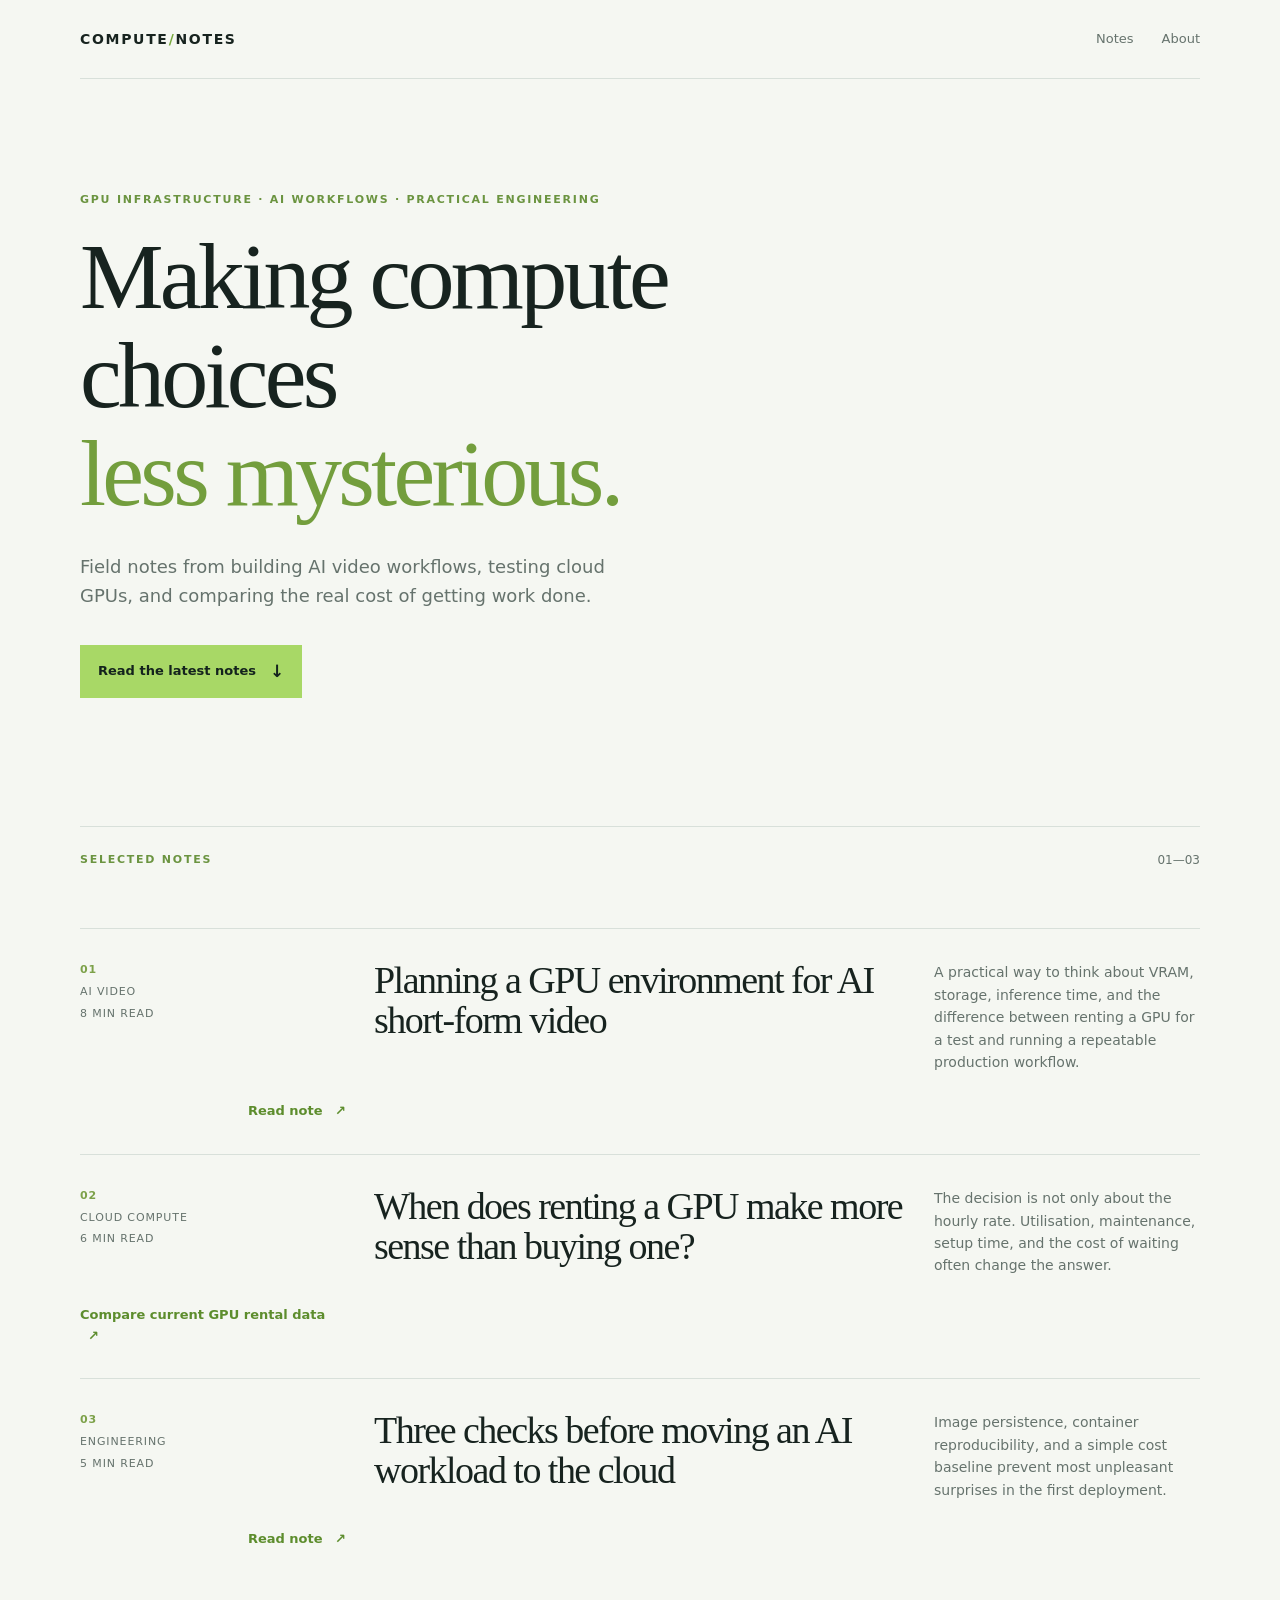
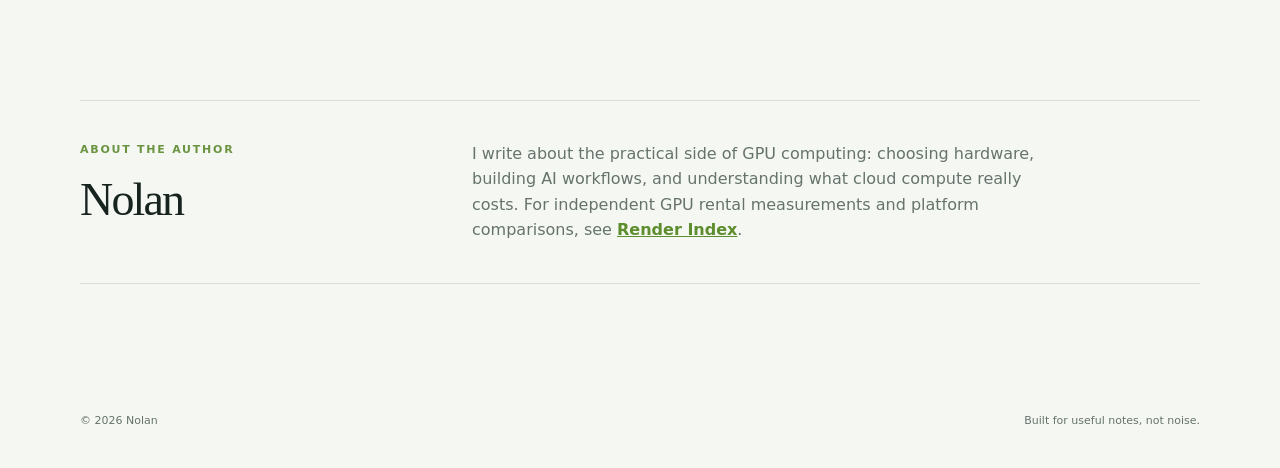
==== index.html @ 42711231 "Create GPU compute notes blog" ====
<!doctype html>
<html lang="en">
  <head>
    <meta charset="utf-8" />
    <meta name="viewport" content="width=device-width, initial-scale=1" />
    <meta name="description" content="Practical notes on GPU infrastructure, AI video workflows, and cloud compute economics." />
    <title>Compute Notes · Nolan</title>
    <link rel="stylesheet" href="styles.css" />
  </head>
  <body>
    <header class="site-header">
      <a class="brand" href="./">COMPUTE<span>/</span>NOTES</a>
      <nav aria-label="Primary navigation">
        <a href="#notes">Notes</a>
        <a href="#about">About</a>
      </nav>
    </header>

    <main>
      <section class="hero">
        <p class="eyebrow">GPU infrastructure · AI workflows · practical engineering</p>
        <h1>Making compute choices<br /><em>less mysterious.</em></h1>
        <p class="intro">Field notes from building AI video workflows, testing cloud GPUs, and comparing the real cost of getting work done.</p>
        <a class="button" href="#notes">Read the latest notes <span>↓</span></a>
      </section>

      <section id="notes" class="notes-section">
        <div class="section-heading">
          <p class="eyebrow">Selected notes</p>
          <p class="muted">01—03</p>
        </div>

        <article class="note featured">
          <div class="note-meta"><span>01</span><span>AI video</span><span>8 min read</span></div>
          <h2>Planning a GPU environment for AI short-form video</h2>
          <p>A practical way to think about VRAM, storage, inference time, and the difference between renting a GPU for a test and running a repeatable production workflow.</p>
          <a href="vast-ai-review.html">Read note <span>↗</span></a>
        </article>

        <article class="note">
          <div class="note-meta"><span>02</span><span>Cloud compute</span><span>6 min read</span></div>
          <h2>When does renting a GPU make more sense than buying one?</h2>
          <p>The decision is not only about the hourly rate. Utilisation, maintenance, setup time, and the cost of waiting often change the answer.</p>
          <a href="https://renderindex.biz/en/" rel="noopener">Compare current GPU rental data <span>↗</span></a>
        </article>

        <article class="note">
          <div class="note-meta"><span>03</span><span>Engineering</span><span>5 min read</span></div>
          <h2>Three checks before moving an AI workload to the cloud</h2>
          <p>Image persistence, container reproducibility, and a simple cost baseline prevent most unpleasant surprises in the first deployment.</p>
          <a href="vast-ai-review.html#deployment-checklist">Read note <span>↗</span></a>
        </article>
      </section>

      <section id="about" class="about">
        <div>
          <p class="eyebrow">About the author</p>
          <h2>Nolan</h2>
        </div>
        <p>I write about the practical side of GPU computing: choosing hardware, building AI workflows, and understanding what cloud compute really costs. For independent GPU rental measurements and platform comparisons, see <a href="https://renderindex.biz/en/" rel="noopener">Render Index</a>.</p>
      </section>
    </main>

    <footer class="site-footer">
      <span>© 2026 Nolan</span>
      <span>Built for useful notes, not noise.</span>
    </footer>
  </body>
</html>
---- styles.css ----
:root {
  --ink: #17231f;
  --muted: #66736d;
  --line: #d8e0da;
  --paper: #f5f7f2;
  --accent: #a8d866;
  --dark: #14231d;
}

* { box-sizing: border-box; }
html { scroll-behavior: smooth; }
body { margin: 0; color: var(--ink); background: var(--paper); font-family: Inter, ui-sans-serif, system-ui, -apple-system, BlinkMacSystemFont, "Segoe UI", sans-serif; line-height: 1.6; }
a { color: inherit; }
.site-header, main, .site-footer { width: min(1120px, calc(100% - 48px)); margin: auto; }
.site-header { display: flex; align-items: center; justify-content: space-between; padding: 28px 0; border-bottom: 1px solid var(--line); }
.brand { font-size: 14px; font-weight: 800; letter-spacing: .12em; text-decoration: none; }
.brand span { color: #78a93d; }
nav { display: flex; gap: 28px; font-size: 13px; color: var(--muted); }
nav a { text-decoration: none; }
nav a:hover, .note a:hover { color: #5d8d2d; }
.hero { padding: 112px 0 128px; max-width: 790px; }
.eyebrow { margin: 0 0 18px; color: #6b9440; font-size: 11px; font-weight: 800; letter-spacing: .16em; text-transform: uppercase; }
h1, h2 { margin: 0; font-family: Georgia, "Times New Roman", serif; font-weight: 500; letter-spacing: -.04em; line-height: 1.05; }
h1 { font-size: clamp(52px, 8vw, 94px); }
h1 em { color: #739e3d; font-style: normal; }
.intro { max-width: 560px; margin: 30px 0 34px; color: var(--muted); font-size: 18px; }
.button { display: inline-flex; align-items: center; gap: 14px; padding: 13px 18px; color: var(--dark); background: var(--accent); font-size: 13px; font-weight: 800; text-decoration: none; }
.button span { font-size: 17px; }
.notes-section { border-top: 1px solid var(--line); }
.section-heading { display: flex; justify-content: space-between; padding: 24px 0 42px; }
.muted { margin: 0; color: var(--muted); font-size: 12px; }
.note { display: grid; grid-template-columns: 1fr 2fr 1fr; gap: 28px; align-items: start; padding: 32px 0; border-top: 1px solid var(--line); }
.note-meta { display: flex; flex-direction: column; gap: 4px; color: var(--muted); font-size: 11px; letter-spacing: .08em; text-transform: uppercase; }
.note-meta span:first-child { color: #7ca149; font-weight: 800; }
.note h2 { font-size: clamp(25px, 3vw, 38px); }
.note p { margin: 0; color: var(--muted); font-size: 14px; }
.note a { justify-self: end; color: #5d8d2d; font-size: 13px; font-weight: 800; text-decoration: none; }
.note a span { margin-left: 8px; }
.about { display: grid; grid-template-columns: 1fr 2fr; gap: 28px; margin: 118px 0 100px; padding: 40px 0; border-top: 1px solid var(--line); border-bottom: 1px solid var(--line); }
.about h2 { font-size: 46px; }
.about > p { max-width: 600px; margin: 0; color: var(--muted); font-size: 16px; }
.about a { color: #5d8d2d; font-weight: 700; }
.site-footer { display: flex; justify-content: space-between; padding: 28px 0 38px; color: var(--muted); font-size: 11px; }
@media (max-width: 720px) {
  .site-header, main, .site-footer { width: min(100% - 32px, 1120px); }
  .hero { padding: 78px 0 90px; }
  .note, .about { grid-template-columns: 1fr; gap: 16px; }
  .note a { justify-self: start; }
  .site-footer { display: block; }
  .site-footer span { display: block; margin-top: 8px; }
}
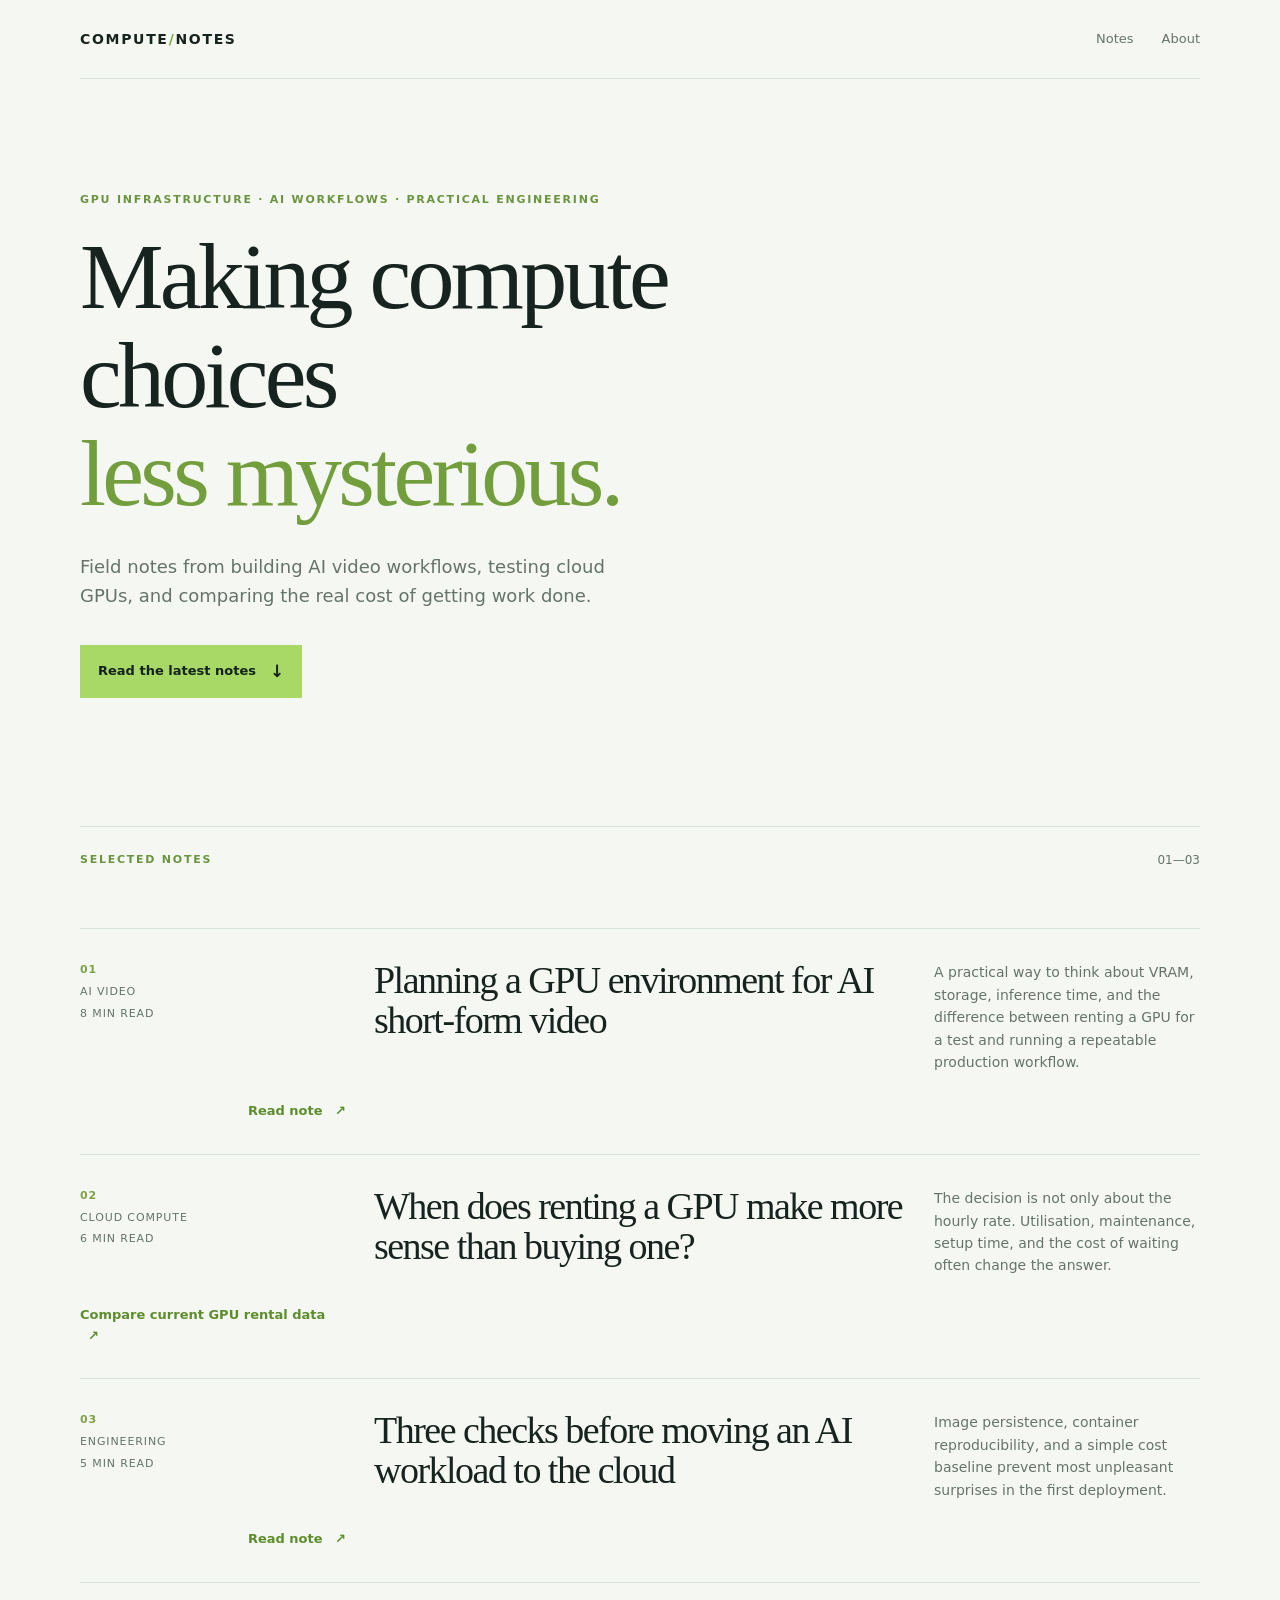
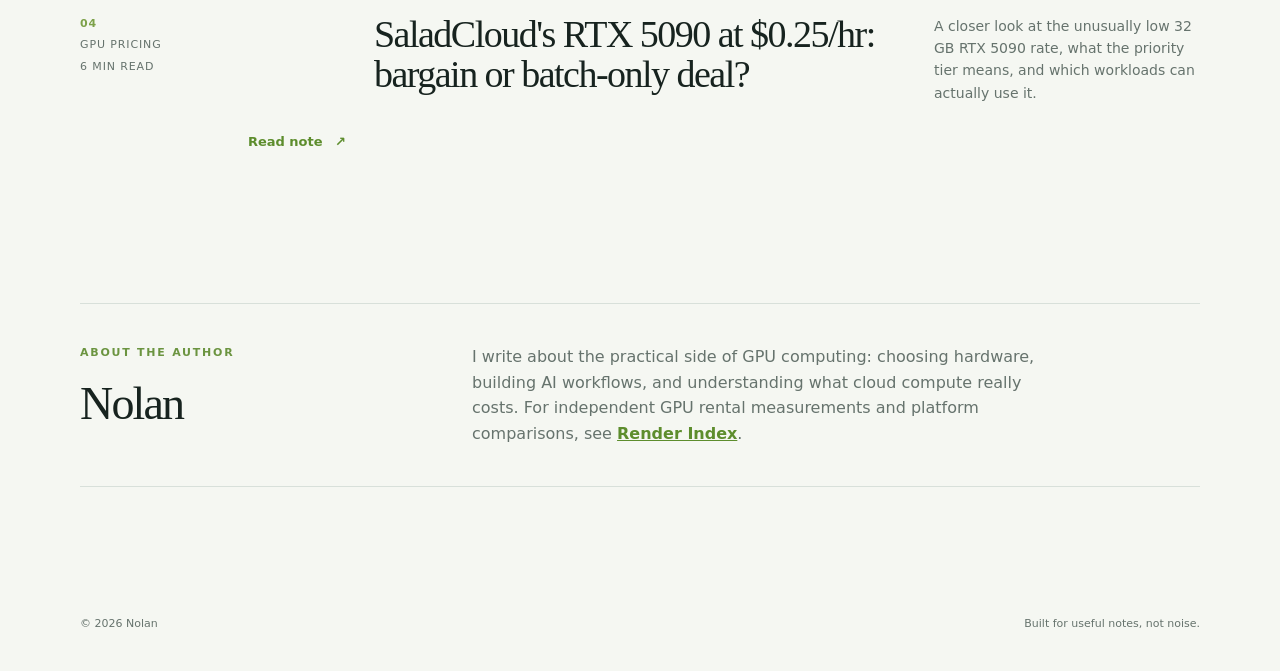
==== commit 05dbc78c: "Add SaladCloud RTX 5090 price review" ====
--- a/index.html
+++ b/index.html
@@ -50,6 +50,13 @@
           <p>Image persistence, container reproducibility, and a simple cost baseline prevent most unpleasant surprises in the first deployment.</p>
           <a href="vast-ai-review.html#deployment-checklist">Read note <span>↗</span></a>
         </article>
+
+        <article class="note">
+          <div class="note-meta"><span>04</span><span>GPU pricing</span><span>6 min read</span></div>
+          <h2>SaladCloud's RTX 5090 at $0.25/hr: bargain or batch-only deal?</h2>
+          <p>A closer look at the unusually low 32 GB RTX 5090 rate, what the priority tier means, and which workloads can actually use it.</p>
+          <a href="saladcloud-rtx-5090-review.html">Read note <span>↗</span></a>
+        </article>
       </section>
 
       <section id="about" class="about">
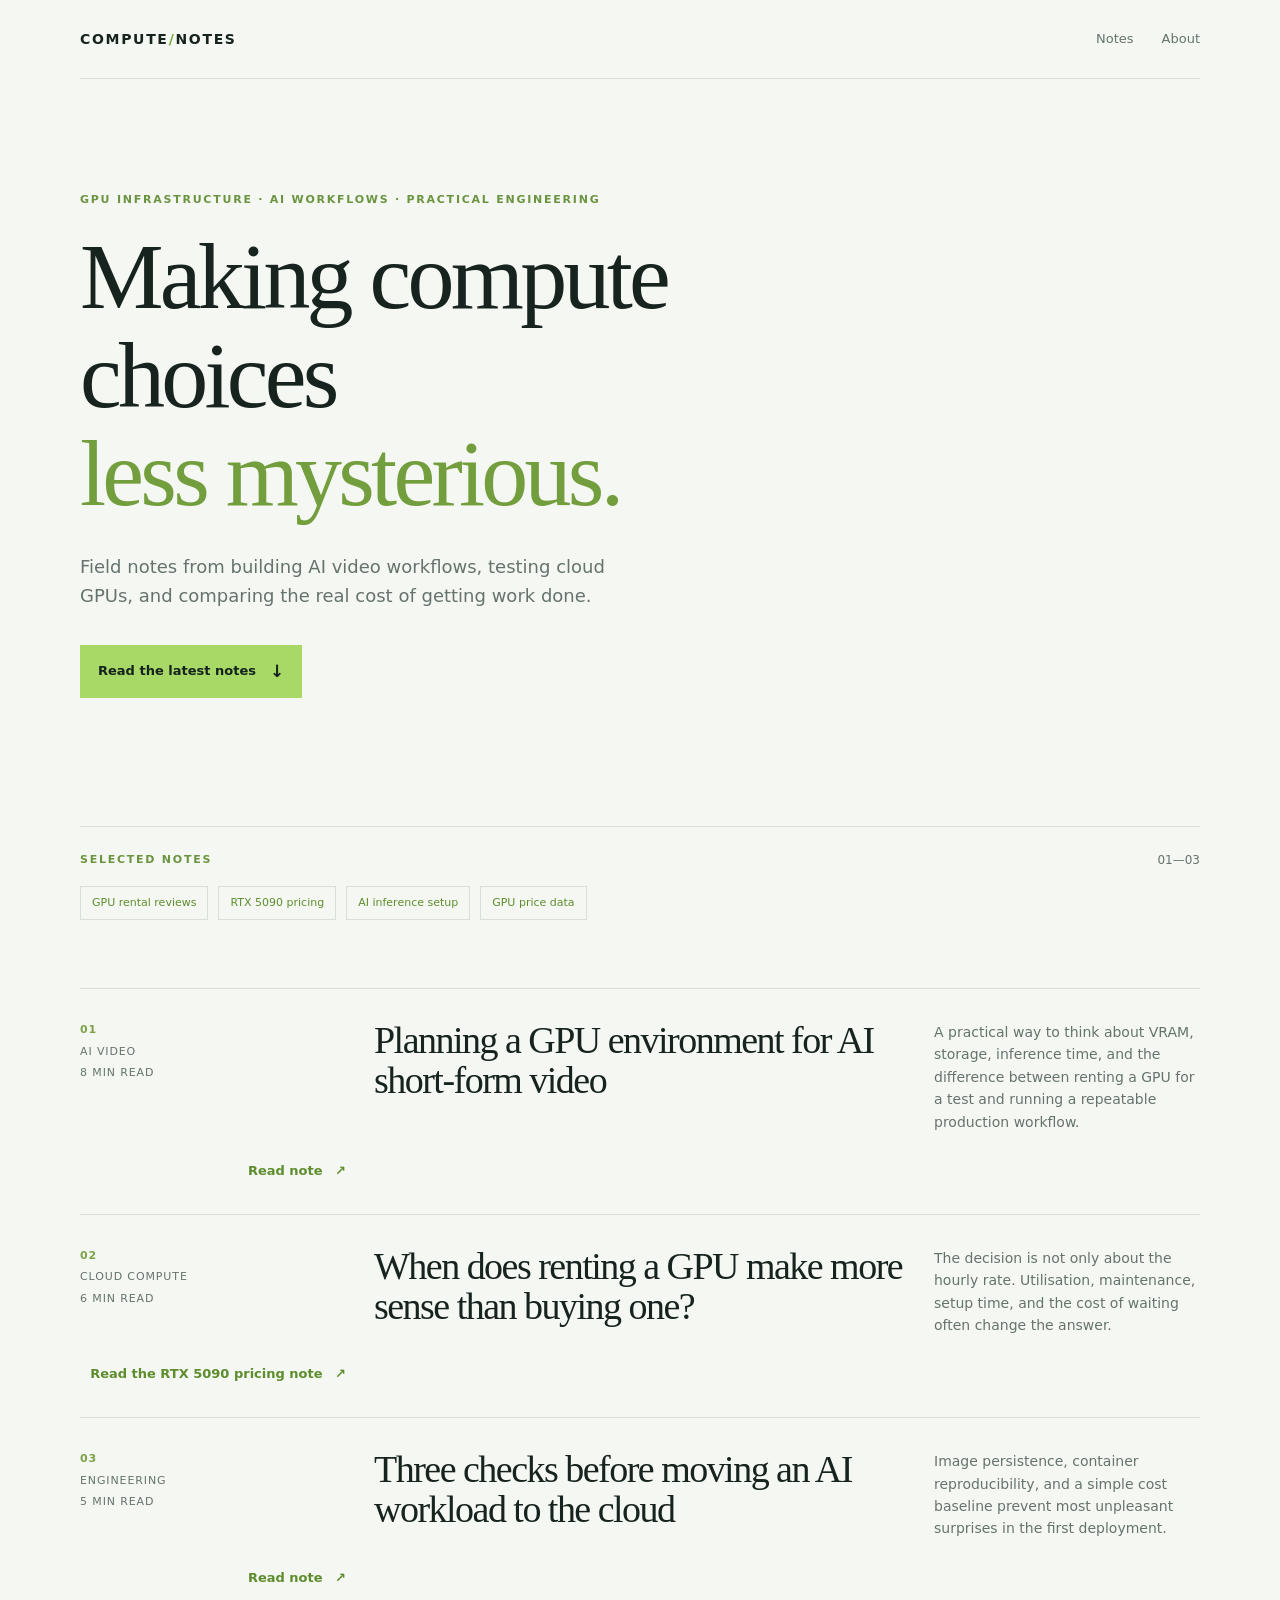
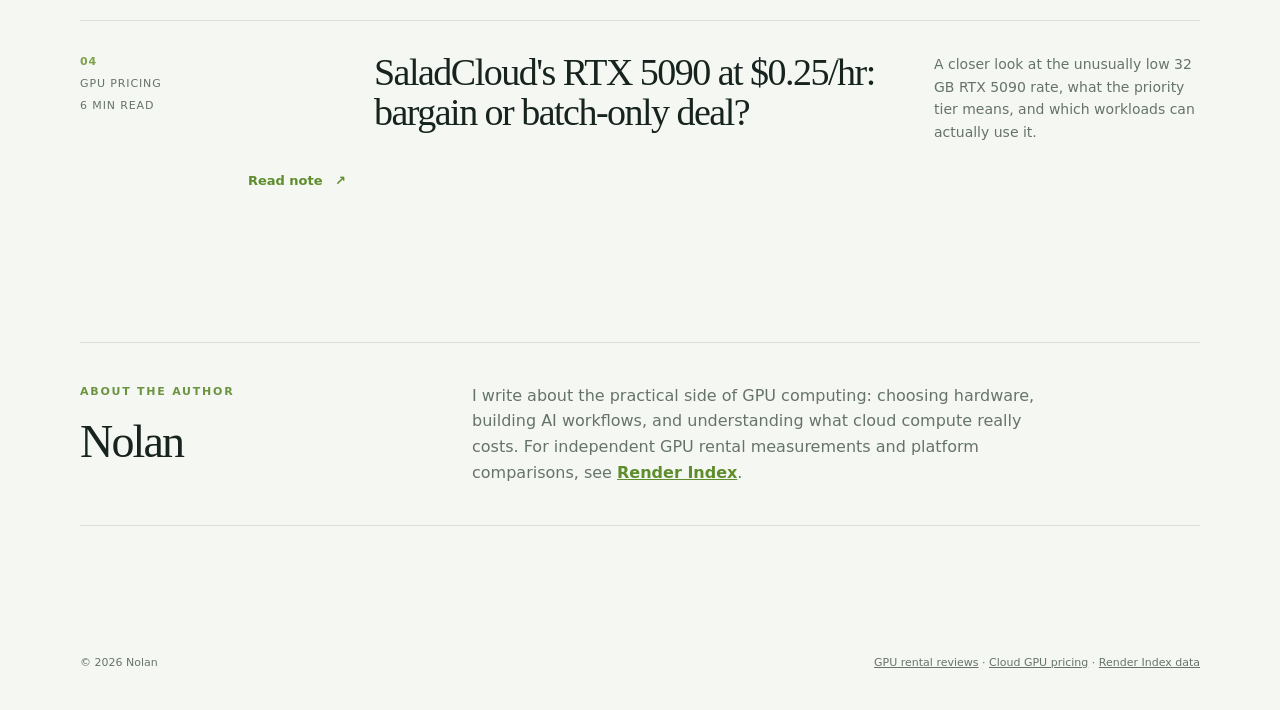
==== commit fdc1f20a: "Improve internal SEO links and topic navigation" ====
--- a/index.html
+++ b/index.html
@@ -3,7 +3,7 @@
   <head>
     <meta charset="utf-8" />
     <meta name="viewport" content="width=device-width, initial-scale=1" />
-    <meta name="description" content="Practical notes on GPU infrastructure, AI video workflows, and cloud compute economics." />
+    <meta name="description" content="Independent GPU rental reviews, cloud GPU pricing notes, RTX 5090 analysis, and practical AI infrastructure workflows." />
     <title>Compute Notes · Nolan</title>
     <link rel="stylesheet" href="styles.css" />
   </head>
@@ -26,7 +26,15 @@
 
       <section id="notes" class="notes-section">
         <div class="section-heading">
-          <p class="eyebrow">Selected notes</p>
+          <div>
+            <p class="eyebrow">Selected notes</p>
+            <div class="topic-nav" aria-label="Topics">
+              <a href="vast-ai-review.html">GPU rental reviews</a>
+              <a href="saladcloud-rtx-5090-review.html">RTX 5090 pricing</a>
+              <a href="vast-ai-review.html#deployment-checklist">AI inference setup</a>
+              <a href="https://renderindex.biz/en/" rel="noopener">GPU price data</a>
+            </div>
+          </div>
           <p class="muted">01—03</p>
         </div>
 
@@ -41,7 +49,7 @@
           <div class="note-meta"><span>02</span><span>Cloud compute</span><span>6 min read</span></div>
           <h2>When does renting a GPU make more sense than buying one?</h2>
           <p>The decision is not only about the hourly rate. Utilisation, maintenance, setup time, and the cost of waiting often change the answer.</p>
-          <a href="https://renderindex.biz/en/" rel="noopener">Compare current GPU rental data <span>↗</span></a>
+          <a href="saladcloud-rtx-5090-review.html">Read the RTX 5090 pricing note <span>↗</span></a>
         </article>
 
         <article class="note">
@@ -70,7 +78,7 @@
 
     <footer class="site-footer">
       <span>© 2026 Nolan</span>
-      <span>Built for useful notes, not noise.</span>
+      <span><a href="vast-ai-review.html">GPU rental reviews</a> · <a href="saladcloud-rtx-5090-review.html">Cloud GPU pricing</a> · <a href="https://renderindex.biz/en/" rel="noopener">Render Index data</a></span>
     </footer>
   </body>
 </html>
--- a/styles.css
+++ b/styles.css
@@ -40,6 +40,16 @@
 .about h2 { font-size: 46px; }
 .about > p { max-width: 600px; margin: 0; color: var(--muted); font-size: 16px; }
 .about a { color: #5d8d2d; font-weight: 700; }
+.topic-nav { display: flex; flex-wrap: wrap; gap: 10px; margin: 0 0 26px; }
+.topic-nav a { padding: 7px 11px; border: 1px solid var(--line); color: #5d8d2d; font-size: 11px; text-decoration: none; }
+.topic-nav a:hover { border-color: #9fbd7d; background: #eaf1e6; }
+.related-links { margin-top: 58px; padding: 26px 0 0; border-top: 1px solid var(--line); }
+.related-links h2 { margin: 0 0 16px; font-size: 28px; }
+.related-links ul { margin: 0; padding-left: 20px; }
+.related-links li { margin: 9px 0; }
+.related-links a { color: #5d8d2d; font-weight: 700; }
+.article-footer-nav { display: flex; flex-wrap: wrap; gap: 18px; margin-top: 28px; color: var(--muted); font-size: 12px; }
+.article-footer-nav a { color: #5d8d2d; text-decoration: none; }
 .site-footer { display: flex; justify-content: space-between; padding: 28px 0 38px; color: var(--muted); font-size: 11px; }
 @media (max-width: 720px) {
   .site-header, main, .site-footer { width: min(100% - 32px, 1120px); }
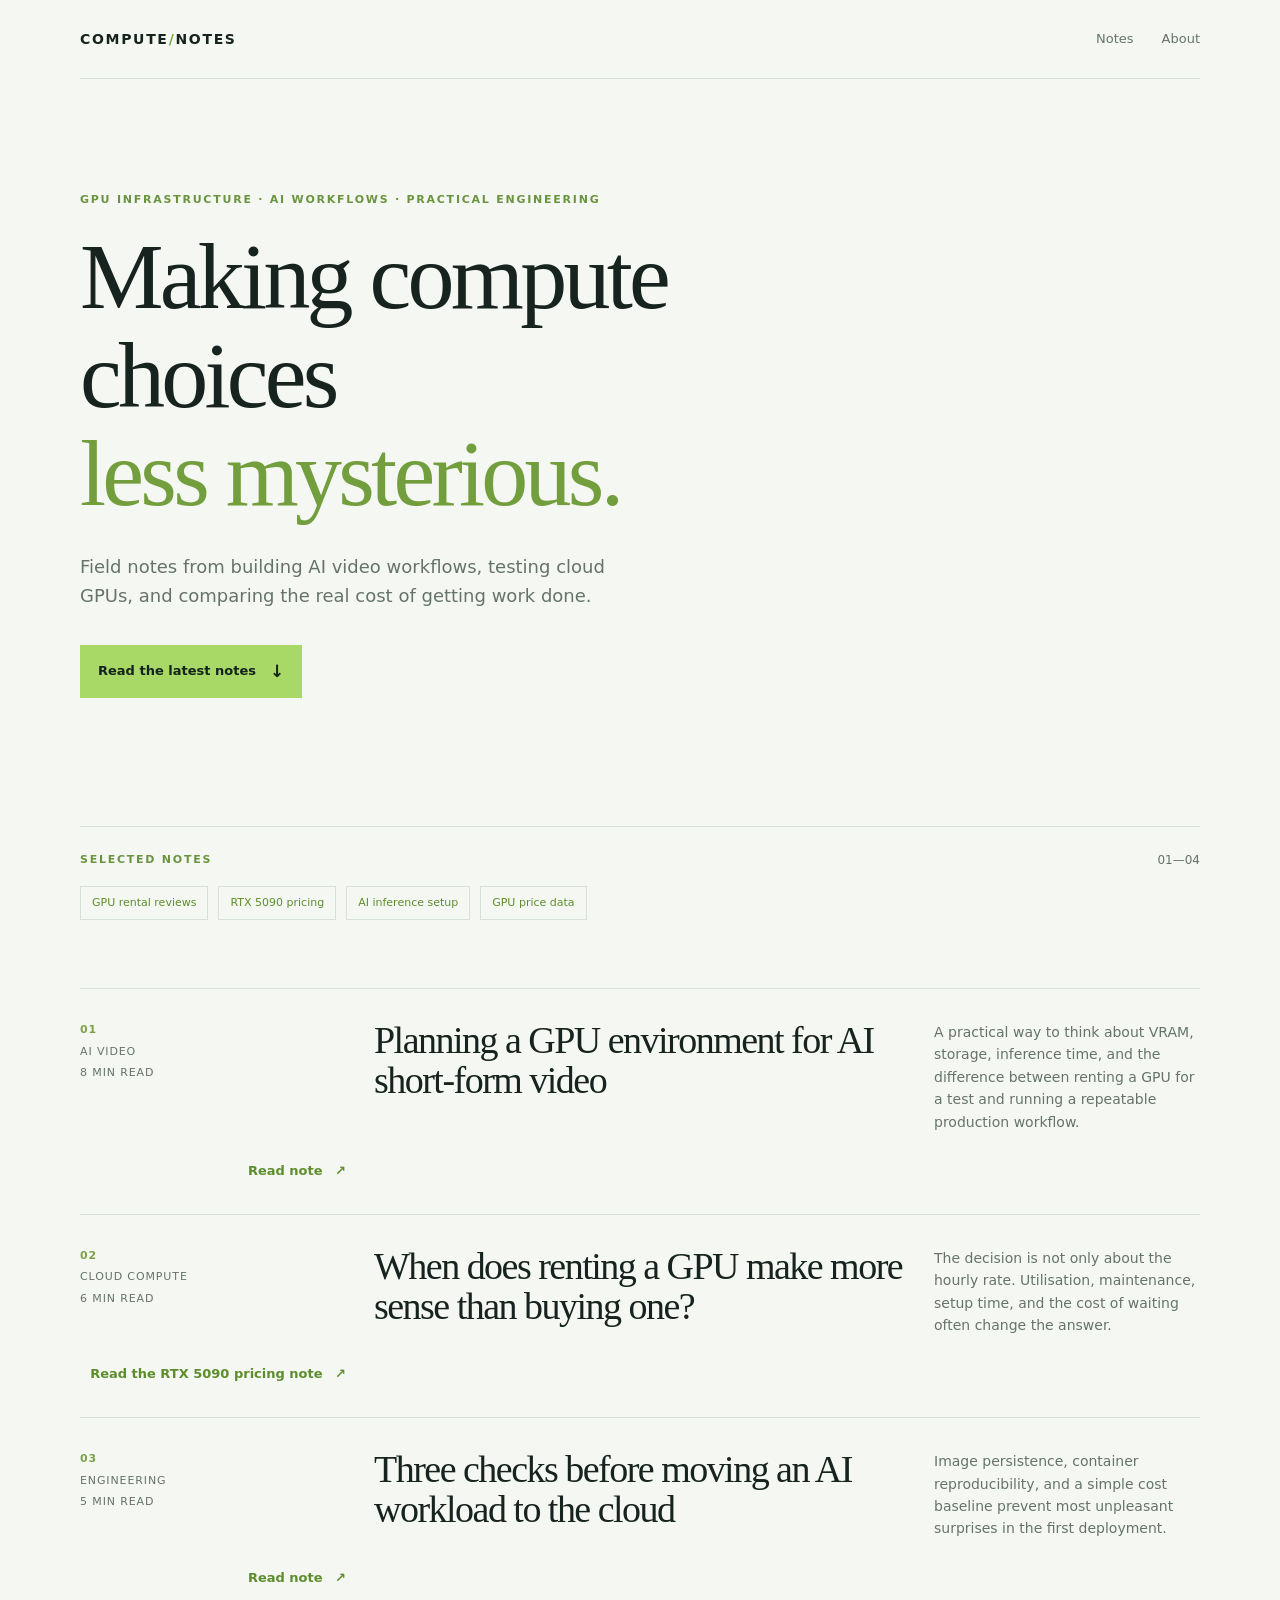
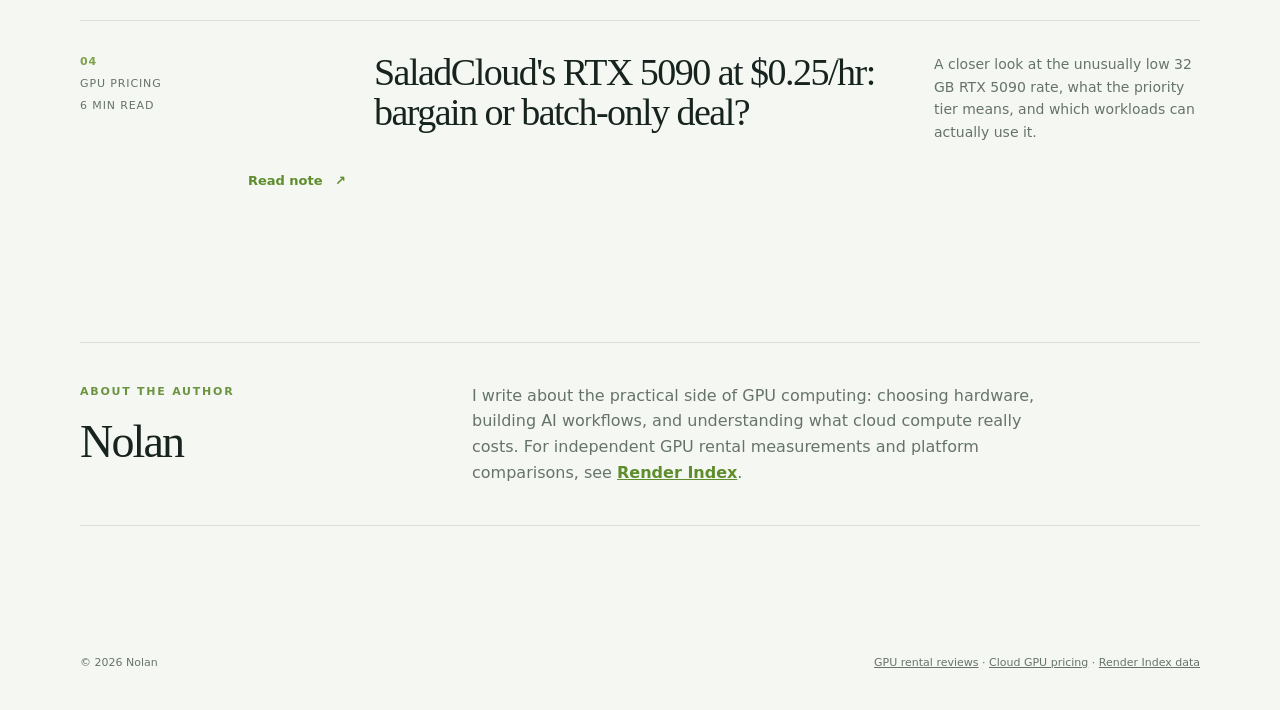
==== commit 76131263: "Fix notes count in topic navigation" ====
--- a/index.html
+++ b/index.html
@@ -35,7 +35,7 @@
               <a href="https://renderindex.biz/en/" rel="noopener">GPU price data</a>
             </div>
           </div>
-          <p class="muted">01—03</p>
+          <p class="muted">01—04</p>
         </div>
 
         <article class="note featured">
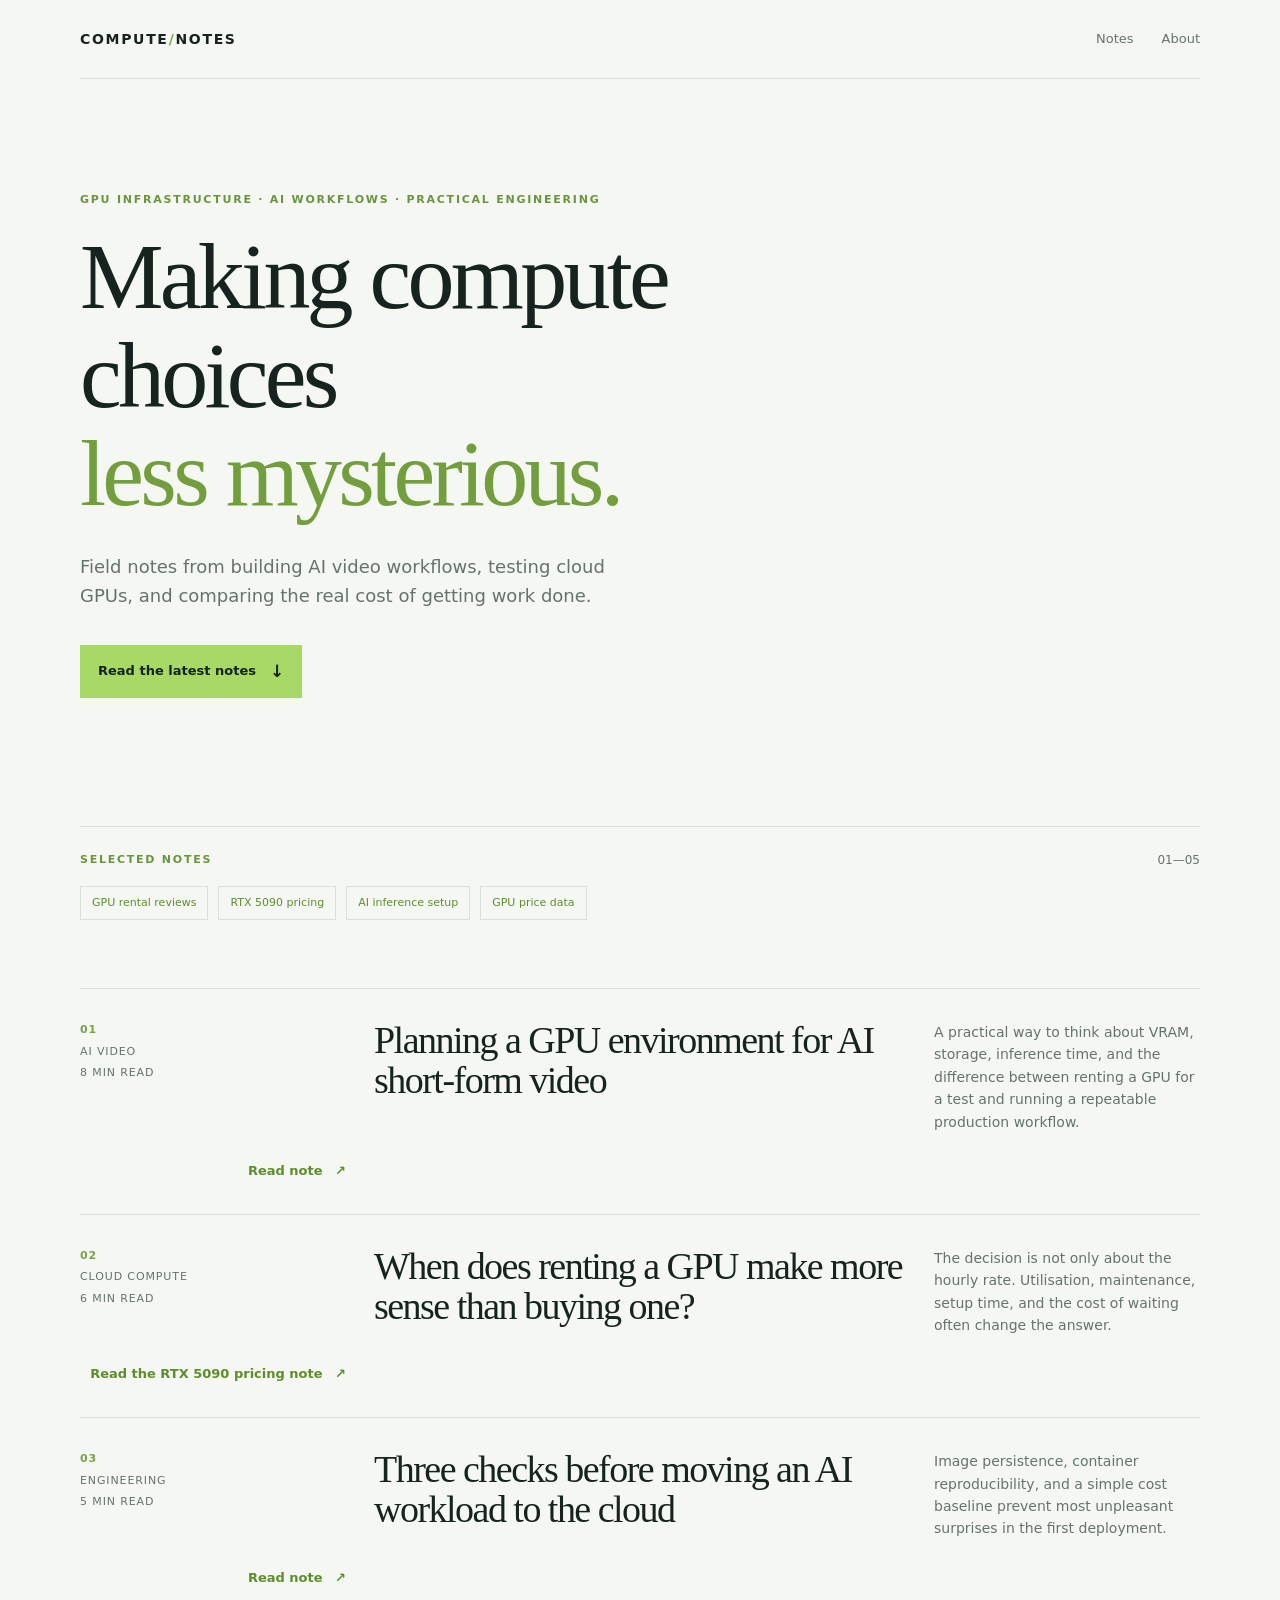
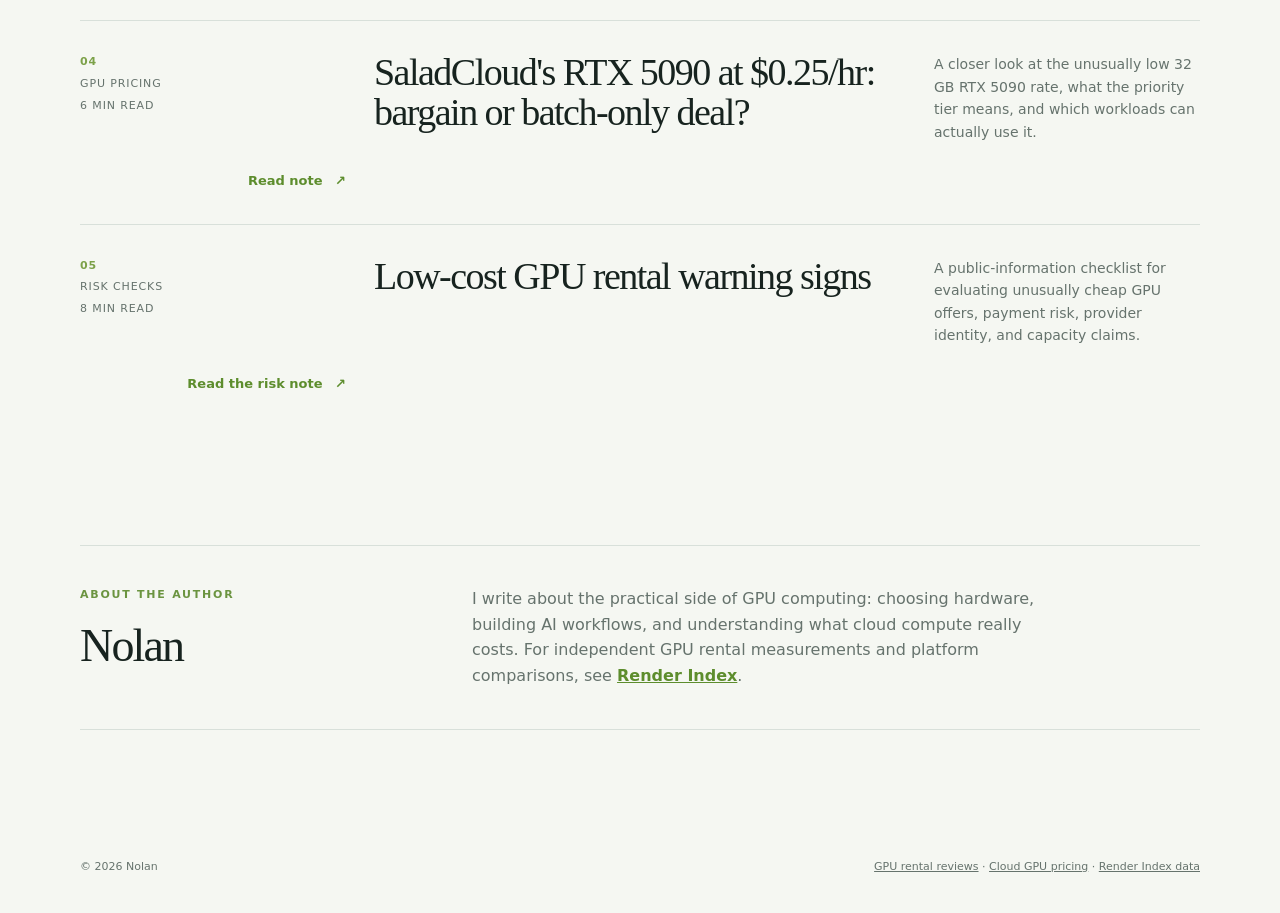
==== commit 3e88aea6: "Add low-cost GPU rental risk note" ====
--- a/index.html
+++ b/index.html
@@ -4,7 +4,9 @@
     <meta charset="utf-8" />
     <meta name="viewport" content="width=device-width, initial-scale=1" />
     <meta name="description" content="Independent GPU rental reviews, cloud GPU pricing notes, RTX 5090 analysis, and practical AI infrastructure workflows." />
+    <meta name="robots" content="index, follow" />
     <title>Compute Notes · Nolan</title>
+    <link rel="canonical" href="https://ripollearles-ai.github.io/" />
     <link rel="stylesheet" href="styles.css" />
   </head>
   <body>
@@ -35,7 +37,7 @@
               <a href="https://renderindex.biz/en/" rel="noopener">GPU price data</a>
             </div>
           </div>
-          <p class="muted">01—04</p>
+          <p class="muted">01—05</p>
         </div>
 
         <article class="note featured">
@@ -65,6 +67,13 @@
           <p>A closer look at the unusually low 32 GB RTX 5090 rate, what the priority tier means, and which workloads can actually use it.</p>
           <a href="saladcloud-rtx-5090-review.html">Read note <span>↗</span></a>
         </article>
+
+        <article class="note">
+          <div class="note-meta"><span>05</span><span>Risk checks</span><span>8 min read</span></div>
+          <h2>Low-cost GPU rental warning signs</h2>
+          <p>A public-information checklist for evaluating unusually cheap GPU offers, payment risk, provider identity, and capacity claims.</p>
+          <a href="low-price-gpu-rental-warning-signs.html">Read the risk note <span>↗</span></a>
+        </article>
       </section>
 
       <section id="about" class="about">
